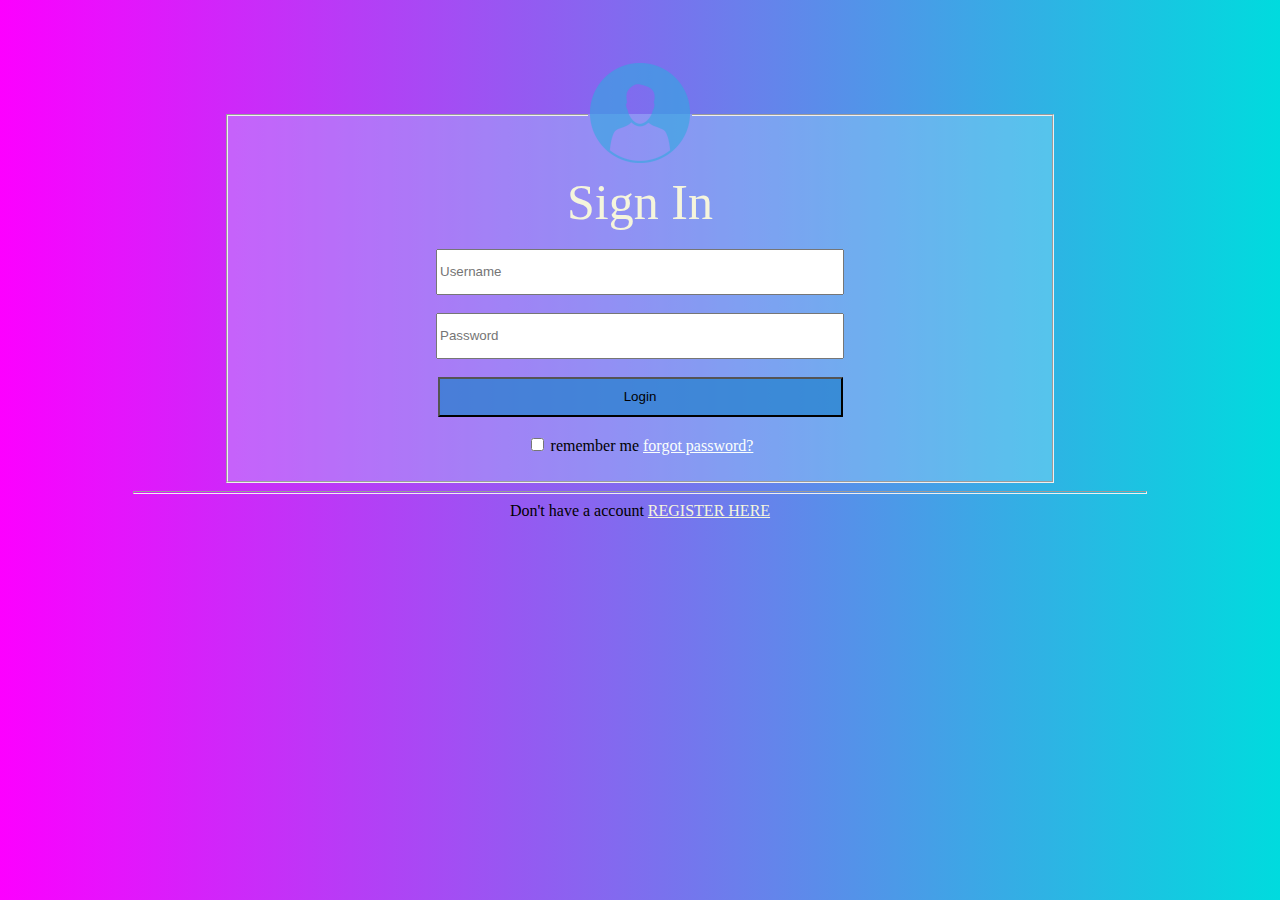
==== index.html @ 3b0783a1 "first commit simple login page" ====
<!DOCTYPE html>

<html>
<head>
    <title> sign in </title>
    </head>

    <body class = "bc">
        <link rel = "stylesheet" href = "sign01.css">
        <fieldset class = "fieldset01" align = "center">
            <legend align = "center"><img src = "icon1.png"  height="100px" width="100px" alt = "img"/> </legend>
           <legend align = "center" class = "signin"> Sign In </legend>
           
            <br>
        <form>
            <div align = "center">
            <input class = "box01" align = "middle" type = "text" name = "username" placeholder="Username">
            
            <br>
            <br>
            <input class = "box01" align ="right" type = "password" name = "password01" placeholder="Password"> 
            <br>
            <br>
           
            <button class =  "button01"  align = "middle" > Login </button>
        
            <br>
<br>

           
            <input class = "checkbox" type = "checkbox" name = "thischeckbox" > remember me
           


           
            <a class = "forgetpass" href = "###" >       forgot password? </a>
            
        </div>
            <br>

            </form>
        </fieldset>



    <hr size= "3" class = "line01">

    <div align = "center">Don't have a account <a href = "##" color = "white" > REGISTER HERE </a> </div>
    
        
   

        </body>
</html>
---- sign01.css ----
.bc{
    background: linear-gradient(to right , #fc00ff,#00dbde)
}

.box01{
    /* display: block; */
    height:40px;
    /* margin-left: 40%; */
    width:400px;
    float:center;
}

.button01{
    
    background-color: rgba(33, 127, 204,0.7);
    width: 405px;
   text-align: center;
   /* margin-left: 40%; */
   height:40px;
   cursor: pointer;
}
.button01:hover {background-color: #2759b6}

.fieldset01{
    margin-top: 5%;
    margin-left: auto;
    margin-right: auto;
    align:center;
    width: 800px;
    height: 400px;
    background-color: rgba(179, 236, 255,0.3)
}

.checkbox{
    text-decoration-color:green;
}
.forgetpass{
    color:rgb(250, 255, 252);
}
.line01{
    width: 80%;
}


.signin{
    color: beige;
    font-size: 50px;
    font-display: bold;
    font-family: Cambria, Cochin, Georgia, Times, 'Times New Roman', serif;
}

a{
    color: beige;
}
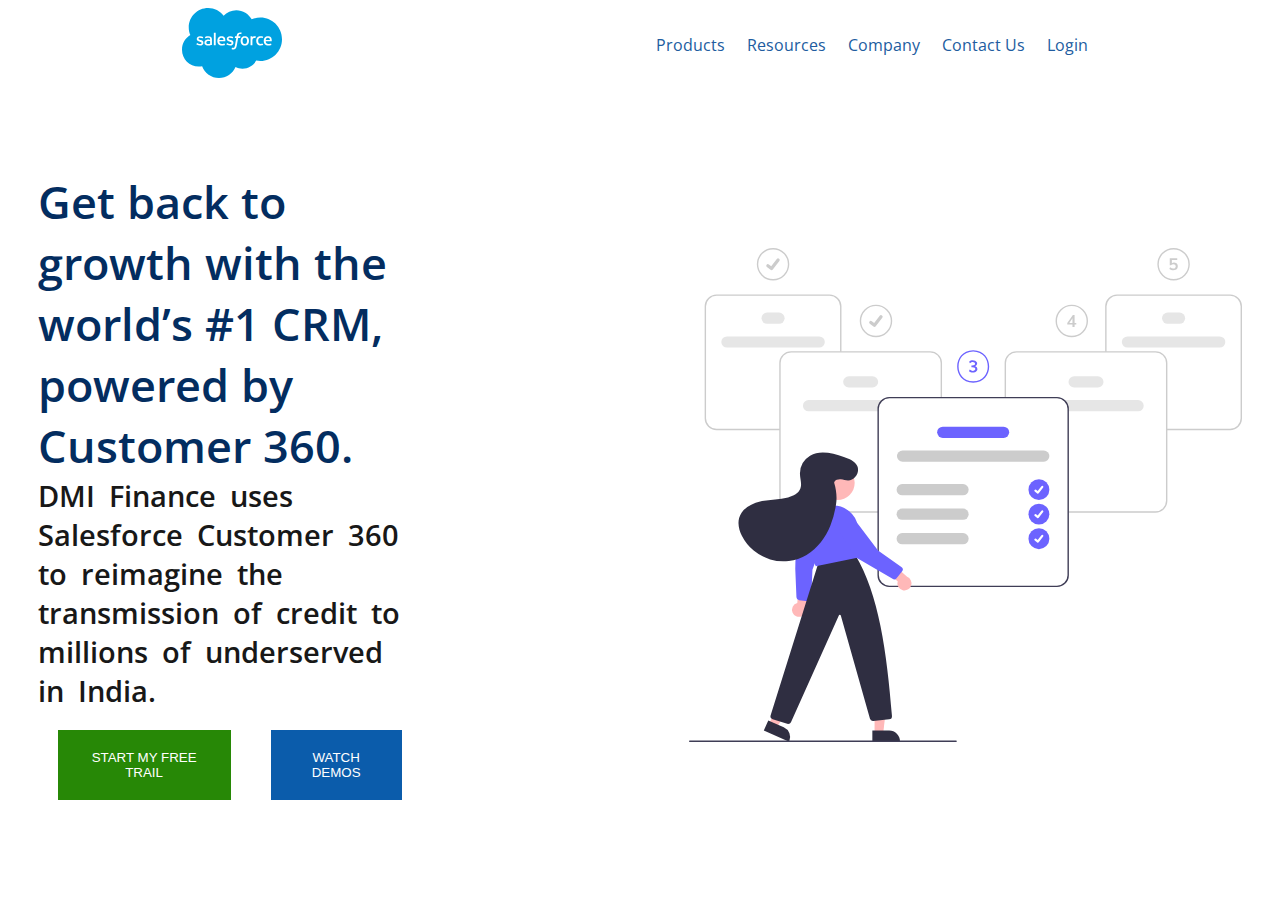
==== commit c5093f5c: "build complete" ====
--- a/index.html
+++ b/index.html
@@ -1,54 +1,54 @@
 <!DOCTYPE html>
+<html lang="en">
+<head>
+    <meta charset="UTF-8">
+    <meta http-equiv="X-UA-Compatible" content="IE=edge">
+    <meta name="viewport" content="width=device-width, initial-scale=1.0">
+    <title>Document</title>
+    <link rel="preconnect" href="https://fonts.googleapis.com">
+<link rel="preconnect" href="https://fonts.gstatic.com" crossorigin>
+<link href="https://fonts.googleapis.com/css2?family=Open+Sans:wght@300;600&display=swap" rel="stylesheet">
+    <link rel="stylesheet" href="./style.css">
+</head>
+<body>
+    
+<header>
+    <div class="logo">
+        <img src="./images/salesforce.svg" alt="logo" width="100em" height="100em">
+    </div>
 
-<html>
-<head>
-    <title> sign in </title>
-    </head>
-
-    <body class = "bc">
-        <link rel = "stylesheet" href = "sign01.css">
-        <fieldset class = "fieldset01" align = "center">
-            <legend align = "center"><img src = "icon1.png"  height="100px" width="100px" alt = "img"/> </legend>
-           <legend align = "center" class = "signin"> Sign In </legend>
-           
-            <br>
-        <form>
-            <div align = "center">
-            <input class = "box01" align = "middle" type = "text" name = "username" placeholder="Username">
-            
-            <br>
-            <br>
-            <input class = "box01" align ="right" type = "password" name = "password01" placeholder="Password"> 
-            <br>
-            <br>
-           
-            <button class =  "button01"  align = "middle" > Login </button>
-        
-            <br>
-<br>
-
-           
-            <input class = "checkbox" type = "checkbox" name = "thischeckbox" > remember me
-           
+    <nav>
+        <ul>
+            <li><a href="#">Products</a></li>
+            <li><a href="#">Resources</a></li>
+            <li><a href="#">Company</a></li>
+            <li><a href="#">Contact Us</a></li>
+            <li><a href="#">Login</a></li>
+        </ul>
+    </nav>
+</header>
 
 
-           
-            <a class = "forgetpass" href = "###" >       forgot password? </a>
-            
+<main>
+    <div class="content-left">
+        <h1>
+            Get back to growth with the world’s #1 CRM, powered by Customer 360.
+        </h1>
+        <h3>
+            DMI Finance uses Salesforce Customer 360 to reimagine the transmission of credit to millions of underserved in India.
+        </h3>
+        <div class="buttons">
+            <button class="cta1"> START MY FREE TRAIL </button>
+            <button class="cta2"> WATCH DEMOS </button>
         </div>
-            <br>
+    </div>
 
-            </form>
-        </fieldset>
+    <div class="content-right">
+        <img src="./images/home.svg" alt="salesforce" class="homeImage">
+    </div>
+</main>
 
 
 
-    <hr size= "3" class = "line01">
-
-    <div align = "center">Don't have a account <a href = "##" color = "white" > REGISTER HERE </a> </div>
-    
-        
-   
-
-        </body>
+</body>
 </html>--- a/style.css
+++ b/style.css
@@ -0,0 +1,109 @@
+/* Universal selector : targets all elements of page */
+
+* {
+	padding: 0;
+	margin: 0;
+	box-sizing: border-box;
+}
+
+/* goto body */
+/* lets add font */
+
+body {
+	font-family: 'Open Sans', sans-serifs;
+}
+
+/* header -> use flex*/
+header {
+	height: 10vh;
+	display: flex;
+	justify-content: space-around;
+	align-items: center;
+}
+
+/* navbar list -> use flex to horizontal this as well */
+ul {
+	display: flex;
+	list-style-type: none;
+}
+
+ul li a {
+	color: #215ca0;
+	padding: 0px 11px 0px 11px;
+	text-decoration: none;
+}
+/* add a effect */
+li a::after {
+	content: '';
+	display: inline-block;
+	height: 4px;
+	width: 0;
+	background: #215ca0;
+	transition: all .5s;
+}
+/* on hover */
+li a:hover::after {
+	width: 100%;
+}
+
+/* Main section */
+
+main {
+	display: flex;
+	height: 90vh;
+
+	justify-content: center;
+	align-items: center;
+}
+
+.content-left {
+	width: 30%;
+}
+
+.content-right {
+	margin-left: 30px;
+}
+
+.homeImage {
+	/* shrink image with size */
+	max-width: 70%;
+	height: auto;
+	/* and make image right side */
+	float: right;
+}
+
+main h1 {
+	color: #032d60;
+	font-size: 2.8rem;
+	font-weight: 600;
+}
+
+main h3 {
+	color: #181818;
+	font-size: 1.8rem;
+	font-weight: 600;
+	word-spacing: 6px;
+}
+
+.buttons {
+	display: flex;
+	justify-content: center;
+}
+
+.cta1 {
+	padding: 20px 20px;
+	margin: 20px 20px;
+	background-color: #278806;
+	color: white;
+	outline: none;
+	border: none;
+}
+
+.cta2 {
+	padding: 20px 20px;
+	margin: 20px 20px;
+	background-color: #0b5cab;
+	color: white;
+	outline: none;
+	border: none;
+}
